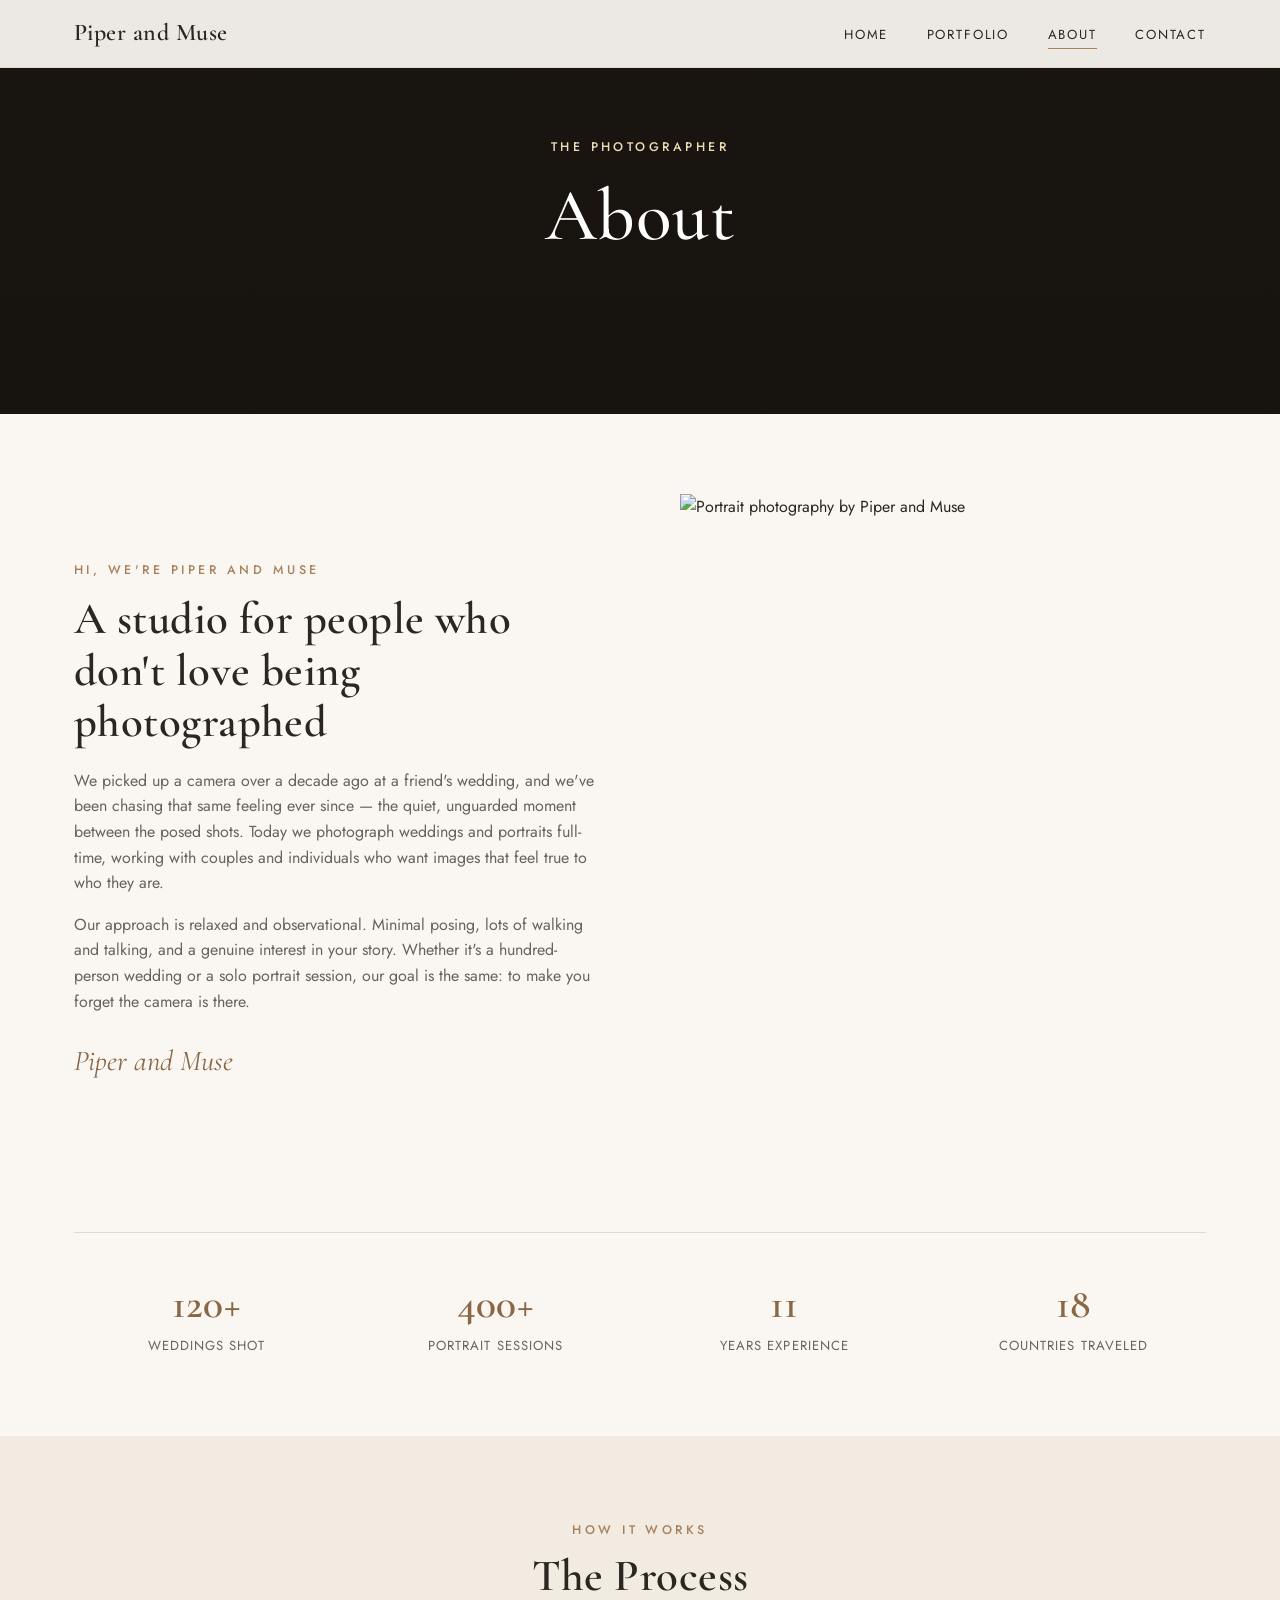
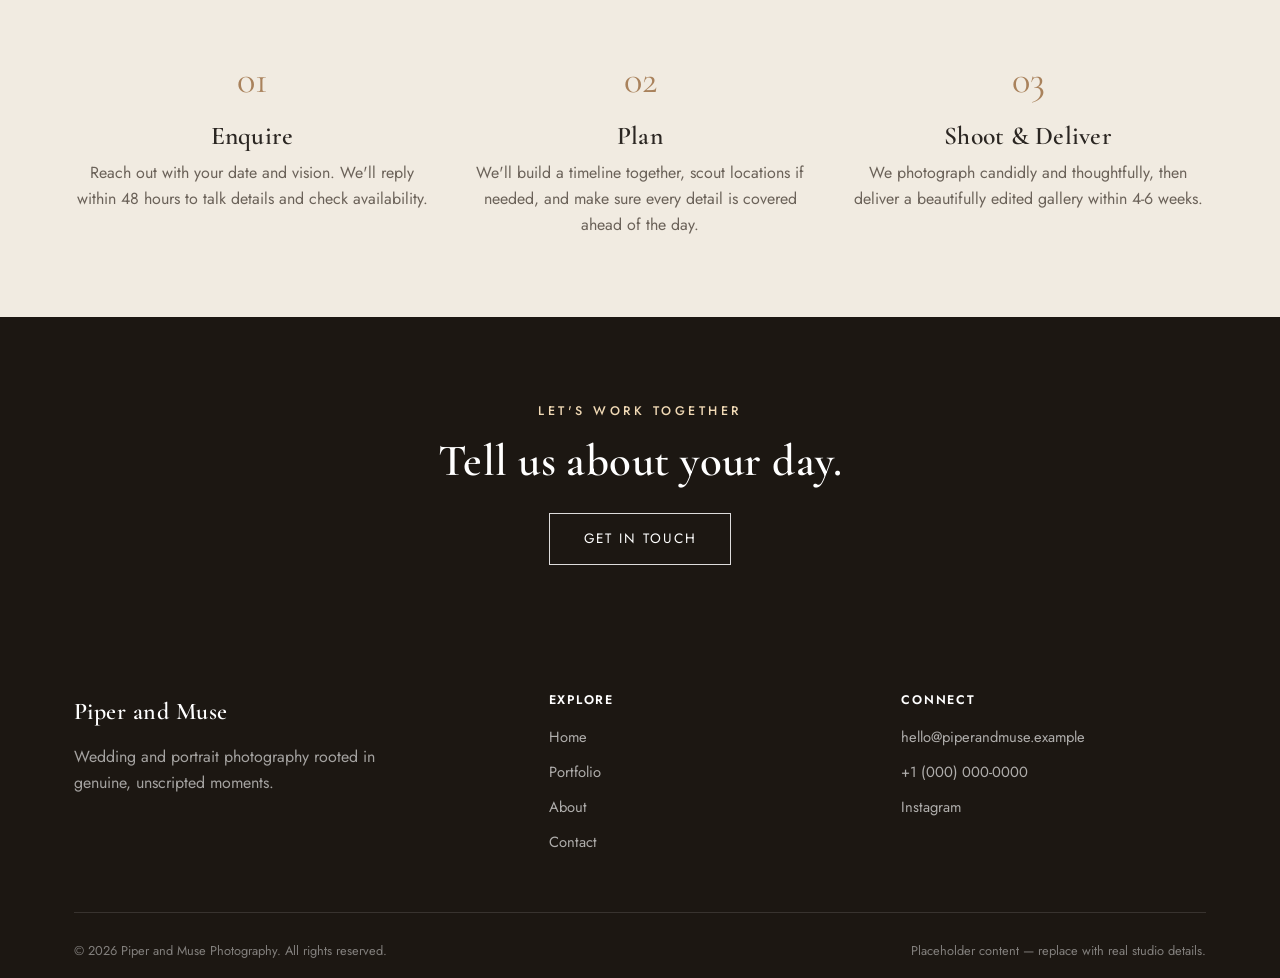
==== about.html @ 499ed0b1 "Initial commit: Piper and Muse wedding & portrait photography site Static responsive site with Home," ====
<!DOCTYPE html>
<html lang="en">
<head>
<meta charset="UTF-8">
<meta name="viewport" content="width=device-width, initial-scale=1.0">
<title>About — Piper and Muse Photography</title>
<meta name="description" content="Meet Piper and Muse, wedding and portrait photographer.">
<link rel="preconnect" href="https://fonts.googleapis.com">
<link rel="preconnect" href="https://fonts.gstatic.com" crossorigin>
<link href="https://fonts.googleapis.com/css2?family=Cormorant+Garamond:ital,wght@0,400;0,500;0,600;1,500&family=Jost:wght@300;400;500;600&display=swap" rel="stylesheet">
<link rel="stylesheet" href="css/style.css">
</head>
<body>

<header class="site-header page-header is-solid" id="siteHeader">
  <div class="container">
    <a href="index.html" class="logo">Piper and Muse</a>
    <nav>
      <ul class="nav-links" id="navLinks">
        <li><a href="index.html">Home</a></li>
        <li><a href="portfolio.html">Portfolio</a></li>
        <li><a href="about.html" class="active">About</a></li>
        <li><a href="contact.html">Contact</a></li>
      </ul>
    </nav>
    <button class="nav-toggle" id="navToggle" aria-label="Toggle navigation">
      <span></span><span></span><span></span>
    </button>
  </div>
</header>

<section class="hero hero-sm">
  <div class="hero-media" style="background-image:url('https://commons.wikimedia.org/wiki/Special:FilePath/Sunset%20at%20Alleppey%20backwaters.3.jpg?width=1800');"></div>
  <div class="hero-content">
    <span class="eyebrow">The Photographer</span>
    <h1>About</h1>
  </div>
</section>

<section class="section">
  <div class="container">
    <div class="about-hero">
      <div>
        <span class="eyebrow">Hi, we're Piper and Muse</span>
        <h2>A studio for people who don't love being photographed</h2>
        <p>We picked up a camera over a decade ago at a friend's wedding, and we've been chasing that same feeling ever since — the quiet, unguarded moment between the posed shots. Today we photograph weddings and portraits full-time, working with couples and individuals who want images that feel true to who they are.</p>
        <p>Our approach is relaxed and observational. Minimal posing, lots of walking and talking, and a genuine interest in your story. Whether it's a hundred-person wedding or a solo portrait session, our goal is the same: to make you forget the camera is there.</p>
        <div class="signature">Piper and Muse</div>
      </div>
      <img src="https://commons.wikimedia.org/wiki/Special:FilePath/MINUKKA%2C%20the%20feminine%20character%20of%20Kathakali.jpg?width=900" alt="Portrait photography by Piper and Muse">
    </div>

    <div class="stats">
      <div class="stat">
        <h3>120+</h3>
        <p>Weddings Shot</p>
      </div>
      <div class="stat">
        <h3>400+</h3>
        <p>Portrait Sessions</p>
      </div>
      <div class="stat">
        <h3>11</h3>
        <p>Years Experience</p>
      </div>
      <div class="stat">
        <h3>18</h3>
        <p>Countries Traveled</p>
      </div>
    </div>
  </div>
</section>

<section class="section section-alt">
  <div class="container">
    <div class="section-head">
      <span class="eyebrow">How It Works</span>
      <h2>The Process</h2>
    </div>
    <div class="process">
      <div class="process-step">
        <div class="num">01</div>
        <h3>Enquire</h3>
        <p>Reach out with your date and vision. We'll reply within 48 hours to talk details and check availability.</p>
      </div>
      <div class="process-step">
        <div class="num">02</div>
        <h3>Plan</h3>
        <p>We'll build a timeline together, scout locations if needed, and make sure every detail is covered ahead of the day.</p>
      </div>
      <div class="process-step">
        <div class="num">03</div>
        <h3>Shoot &amp; Deliver</h3>
        <p>We photograph candidly and thoughtfully, then deliver a beautifully edited gallery within 4-6 weeks.</p>
      </div>
    </div>
  </div>
</section>

<section class="cta-band">
  <div class="container">
    <span class="eyebrow">Let's Work Together</span>
    <h2>Tell us about your day.</h2>
    <a href="contact.html" class="btn btn-light">Get In Touch</a>
  </div>
</section>

<footer class="site-footer">
  <div class="container">
    <div class="footer-top">
      <div class="footer-brand">
        <span class="logo">Piper and Muse</span>
        <p>Wedding and portrait photography rooted in genuine, unscripted moments.</p>
      </div>
      <div class="footer-col">
        <h4>Explore</h4>
        <ul>
          <li><a href="index.html">Home</a></li>
          <li><a href="portfolio.html">Portfolio</a></li>
          <li><a href="about.html">About</a></li>
          <li><a href="contact.html">Contact</a></li>
        </ul>
      </div>
      <div class="footer-col">
        <h4>Connect</h4>
        <ul>
          <li><a href="mailto:hello@piperandmuse.example">hello@piperandmuse.example</a></li>
          <li><a href="tel:+10000000000">+1 (000) 000-0000</a></li>
          <li><a href="#">Instagram</a></li>
        </ul>
      </div>
    </div>
    <div class="footer-bottom">
      <span>&copy; 2026 Piper and Muse Photography. All rights reserved.</span>
      <span>Placeholder content — replace with real studio details.</span>
    </div>
  </div>
</footer>

<script src="js/script.js"></script>
</body>
</html>
---- css/style.css ----
/* ============================================
   Piper and Muse Photography — Stylesheet
   Placeholder studio name: swap throughout HTML
   ============================================ */

:root {
  --bg: #faf7f2;
  --bg-alt: #f1ebe1;
  --surface: #ffffff;
  --text: #2b2622;
  --text-muted: #6b6259;
  --accent: #a9825c;
  --accent-dark: #8a6845;
  --line: #e2d9cb;
  --overlay: rgba(20, 16, 12, 0.45);

  --font-display: "Cormorant Garamond", Georgia, "Times New Roman", serif;
  --font-body: "Jost", "Helvetica Neue", Arial, sans-serif;

  --maxw: 1180px;
  --space-1: 0.5rem;
  --space-2: 1rem;
  --space-3: 1.75rem;
  --space-4: 3rem;
  --space-5: 5rem;
}

/* ---------- Reset ---------- */
* { box-sizing: border-box; margin: 0; padding: 0; }

html { scroll-behavior: smooth; }

body {
  font-family: var(--font-body);
  color: var(--text);
  background: var(--bg);
  line-height: 1.6;
  -webkit-font-smoothing: antialiased;
  overflow-x: hidden;
}

img { max-width: 100%; display: block; }

a { color: inherit; text-decoration: none; }

ul { list-style: none; }

h1, h2, h3, h4 {
  font-family: var(--font-display);
  font-weight: 600;
  line-height: 1.15;
  letter-spacing: 0.01em;
}

h1 { font-size: clamp(2.6rem, 6vw, 4.6rem); font-weight: 500; }
h2 { font-size: clamp(1.9rem, 4vw, 2.8rem); }
h3 { font-size: clamp(1.3rem, 2.5vw, 1.6rem); }

p { color: var(--text-muted); }

.container {
  max-width: var(--maxw);
  margin: 0 auto;
  padding: 0 1.5rem;
}

.eyebrow {
  font-family: var(--font-body);
  font-size: 0.78rem;
  letter-spacing: 0.28em;
  text-transform: uppercase;
  color: var(--accent);
  font-weight: 500;
}

.btn {
  display: inline-block;
  padding: 0.9rem 2.1rem;
  border: 1px solid var(--text);
  color: var(--text);
  font-size: 0.85rem;
  letter-spacing: 0.14em;
  text-transform: uppercase;
  transition: background 0.25s ease, color 0.25s ease, border-color 0.25s ease;
}
.btn:hover { background: var(--text); color: var(--bg); }

.btn-light {
  border-color: rgba(255,255,255,0.85);
  color: #fff;
}
.btn-light:hover { background: #fff; color: var(--text); }

.btn-accent {
  background: var(--accent);
  border-color: var(--accent);
  color: #fff;
}
.btn-accent:hover { background: var(--accent-dark); border-color: var(--accent-dark); }

.section { padding: var(--space-5) 0; }
.section-alt { background: var(--bg-alt); }

.section-head {
  text-align: center;
  max-width: 640px;
  margin: 0 auto var(--space-4);
}
.section-head h2 { margin-top: 0.6rem; }
.section-head p { margin-top: 1rem; }

/* ---------- Site header / nav ---------- */
.site-header {
  position: fixed;
  top: 0; left: 0; right: 0;
  z-index: 100;
  padding: 1.4rem 0;
  transition: background 0.3s ease, padding 0.3s ease, box-shadow 0.3s ease;
}
.site-header .container {
  display: flex;
  align-items: center;
  justify-content: space-between;
}
.site-header.is-solid {
  background: rgba(250, 247, 242, 0.94);
  backdrop-filter: blur(6px);
  padding: 0.9rem 0;
  box-shadow: 0 1px 0 var(--line);
}

.logo {
  font-family: var(--font-display);
  font-size: 1.5rem;
  font-weight: 600;
  letter-spacing: 0.02em;
  color: #fff;
}
.site-header.is-solid .logo,
.page-header .logo { color: var(--text); }

.nav-links {
  display: flex;
  gap: 2.4rem;
  align-items: center;
}
.nav-links a {
  font-size: 0.82rem;
  letter-spacing: 0.14em;
  text-transform: uppercase;
  color: #fff;
  padding-bottom: 4px;
  border-bottom: 1px solid transparent;
  transition: border-color 0.2s ease, opacity 0.2s ease;
}
.site-header.is-solid .nav-links a,
.page-header .nav-links a { color: var(--text); }

.nav-links a:hover,
.nav-links a.active { border-color: var(--accent); color: var(--accent); }

.nav-toggle {
  display: none;
  flex-direction: column;
  gap: 5px;
  background: none;
  border: 0;
  cursor: pointer;
  padding: 0.4rem;
}
.nav-toggle span {
  width: 24px; height: 2px;
  background: #fff;
  transition: background 0.2s ease;
}
.site-header.is-solid .nav-toggle span,
.page-header .nav-toggle span { background: var(--text); }

/* Page header (non-home hero pages use a shorter, solid header look) */
.page-header { background: var(--bg); }
.page-header.is-solid { padding: 0.9rem 0; }

/* ---------- Hero ---------- */
.hero {
  position: relative;
  height: 100vh;
  min-height: 560px;
  display: flex;
  align-items: center;
  justify-content: center;
  text-align: center;
  color: #fff;
  background: #1c1712;
}
.hero-media {
  position: absolute;
  inset: 0;
  background-size: cover;
  background-position: center;
}
.hero-media::after {
  content: "";
  position: absolute;
  inset: 0;
  background: linear-gradient(180deg, rgba(20,16,12,0.35) 0%, rgba(20,16,12,0.55) 100%);
}
.hero-content { position: relative; z-index: 2; padding: 0 1.5rem; max-width: 780px; }
.hero-content .eyebrow { color: #f0d9b5; }
.hero-content h1 { color: #fff; margin: 1rem 0 1.4rem; }
.hero-content p { color: rgba(255,255,255,0.85); font-size: 1.1rem; max-width: 520px; margin: 0 auto 2.2rem; }
.hero-actions { display: flex; gap: 1rem; justify-content: center; flex-wrap: wrap; }

/* Smaller hero used on inner pages */
.hero-sm { height: 46vh; min-height: 320px; }

.scroll-cue {
  position: absolute;
  bottom: 2rem; left: 50%;
  transform: translateX(-50%);
  z-index: 2;
  color: rgba(255,255,255,0.75);
  font-size: 0.75rem;
  letter-spacing: 0.2em;
  text-transform: uppercase;
  display: flex; flex-direction: column; align-items: center; gap: 0.5rem;
}
.scroll-cue::after {
  content: "";
  width: 1px; height: 34px;
  background: rgba(255,255,255,0.6);
  animation: scrollcue 1.8s infinite ease-in-out;
}
@keyframes scrollcue { 0%{transform: scaleY(0.2); opacity:.4;} 50%{transform: scaleY(1); opacity:1;} 100%{transform: scaleY(0.2); opacity:.4;} }

/* ---------- Intro / specialties ---------- */
.intro-text {
  max-width: 700px;
  margin: 0 auto;
  text-align: center;
}
.intro-text h2 { margin: 0.8rem 0 1.4rem; }
.intro-text p { font-size: 1.08rem; }

.specialties {
  display: grid;
  grid-template-columns: repeat(2, 1fr);
  gap: 1.75rem;
  margin-top: var(--space-4);
}
.specialty-card {
  position: relative;
  overflow: hidden;
  aspect-ratio: 4 / 5;
  color: #fff;
}
.specialty-card img {
  width: 100%; height: 100%; object-fit: cover;
  transition: transform 0.6s ease;
}
.specialty-card:hover img { transform: scale(1.06); }
.specialty-card .overlay {
  position: absolute; inset: 0;
  background: linear-gradient(180deg, rgba(0,0,0,0.05) 40%, rgba(0,0,0,0.65) 100%);
  display: flex; flex-direction: column; justify-content: flex-end;
  padding: 1.75rem;
}
.specialty-card .overlay .eyebrow { color: #f0d9b5; }
.specialty-card .overlay h3 { color: #fff; margin: 0.4rem 0 0.6rem; }
.specialty-card .overlay a { font-size: 0.8rem; letter-spacing: 0.12em; text-transform: uppercase; border-bottom: 1px solid rgba(255,255,255,0.6); padding-bottom: 2px; align-self: flex-start; }

/* ---------- Featured strip ---------- */
.strip {
  display: grid;
  grid-template-columns: repeat(4, 1fr);
  gap: 1rem;
}
.strip a { display: block; overflow: hidden; aspect-ratio: 3/4; }
.strip img { width: 100%; height: 100%; object-fit: cover; transition: transform 0.5s ease; }
.strip a:hover img { transform: scale(1.05); }

/* ---------- Testimonial ---------- */
.testimonial {
  text-align: center;
  max-width: 720px;
  margin: 0 auto;
}
.testimonial blockquote {
  font-family: var(--font-display);
  font-size: clamp(1.4rem, 3vw, 2rem);
  font-style: italic;
  color: var(--text);
  line-height: 1.5;
}
.testimonial cite {
  display: block;
  margin-top: 1.5rem;
  font-style: normal;
  font-size: 0.85rem;
  letter-spacing: 0.14em;
  text-transform: uppercase;
  color: var(--text-muted);
}

/* ---------- CTA band ---------- */
.cta-band {
  background: #1c1712;
  color: #fff;
  text-align: center;
  padding: var(--space-5) 0;
}
.cta-band .eyebrow { color: #f0d9b5; }
.cta-band h2 { color: #fff; margin: 0.8rem 0 1.6rem; }

/* ---------- Portfolio filters + grid ---------- */
.filters {
  display: flex;
  justify-content: center;
  gap: 0.75rem;
  flex-wrap: wrap;
  margin-bottom: var(--space-4);
}
.filter-btn {
  padding: 0.6rem 1.4rem;
  border: 1px solid var(--line);
  background: transparent;
  font-family: var(--font-body);
  font-size: 0.78rem;
  letter-spacing: 0.12em;
  text-transform: uppercase;
  color: var(--text-muted);
  cursor: pointer;
  transition: all 0.2s ease;
}
.filter-btn:hover { border-color: var(--accent); color: var(--accent); }
.filter-btn.active { background: var(--text); border-color: var(--text); color: #fff; }

.gallery-grid {
  display: grid;
  grid-template-columns: repeat(3, 1fr);
  gap: 1.25rem;
}
.gallery-item {
  position: relative;
  overflow: hidden;
  cursor: pointer;
  background: var(--bg-alt);
}
.gallery-item.tall { aspect-ratio: 3/4; }
.gallery-item.wide { aspect-ratio: 4/3; grid-column: span 2; }
.gallery-item img {
  width: 100%; height: 100%; object-fit: cover;
  transition: transform 0.6s ease;
}
.gallery-item:hover img { transform: scale(1.07); }
.gallery-item .gi-label {
  position: absolute; inset: auto 0 0 0;
  padding: 1rem 1.1rem;
  background: linear-gradient(180deg, rgba(0,0,0,0) 0%, rgba(0,0,0,0.55) 100%);
  color: #fff;
  font-size: 0.78rem;
  letter-spacing: 0.1em;
  text-transform: uppercase;
  opacity: 0;
  transition: opacity 0.3s ease;
}
.gallery-item:hover .gi-label { opacity: 1; }

.gallery-item[hidden] { display: none; }

/* ---------- Lightbox ---------- */
.lightbox {
  position: fixed; inset: 0;
  background: rgba(15, 12, 9, 0.94);
  display: none;
  align-items: center;
  justify-content: center;
  z-index: 1000;
  padding: 2rem;
}
.lightbox.is-open { display: flex; }
.lightbox img {
  max-width: 90vw; max-height: 84vh;
  object-fit: contain;
}
.lightbox-close, .lightbox-prev, .lightbox-next {
  position: absolute;
  background: none;
  border: 0;
  color: #fff;
  cursor: pointer;
  font-family: var(--font-body);
}
.lightbox-close {
  top: 1.5rem; right: 2rem;
  font-size: 2rem;
  line-height: 1;
}
.lightbox-prev, .lightbox-next {
  top: 50%; transform: translateY(-50%);
  font-size: 2.4rem;
  padding: 0.5rem 1rem;
}
.lightbox-prev { left: 0.5rem; }
.lightbox-next { right: 0.5rem; }
.lightbox-caption {
  position: absolute; bottom: 1.5rem; left: 0; right: 0;
  text-align: center;
  color: rgba(255,255,255,0.75);
  font-size: 0.8rem;
  letter-spacing: 0.1em;
  text-transform: uppercase;
}

/* ---------- About page ---------- */
.about-hero {
  display: grid;
  grid-template-columns: 1fr 1fr;
  gap: var(--space-5);
  align-items: center;
}
.about-hero img { width: 100%; aspect-ratio: 4/5; object-fit: cover; }
.about-hero .eyebrow { display: block; margin-bottom: 0.8rem; }
.about-hero h2 { margin-bottom: 1.2rem; }
.about-hero p + p { margin-top: 1rem; }
.signature {
  font-family: var(--font-display);
  font-style: italic;
  font-size: 1.8rem;
  margin-top: 1.5rem;
  color: var(--accent-dark);
}

.stats {
  display: grid;
  grid-template-columns: repeat(4, 1fr);
  gap: 1.5rem;
  text-align: center;
  margin-top: var(--space-5);
  padding-top: var(--space-4);
  border-top: 1px solid var(--line);
}
.stat h3 { font-size: clamp(2rem, 4vw, 2.6rem); color: var(--accent-dark); }
.stat p { margin-top: 0.4rem; font-size: 0.82rem; letter-spacing: 0.08em; text-transform: uppercase; }

.process {
  display: grid;
  grid-template-columns: repeat(3, 1fr);
  gap: 2rem;
  margin-top: var(--space-4);
}
.process-step { text-align: center; }
.process-step .num {
  font-family: var(--font-display);
  font-size: 2.4rem;
  color: var(--accent);
  margin-bottom: 0.6rem;
}
.process-step h3 { margin-bottom: 0.6rem; }

/* ---------- Contact page ---------- */
.contact-wrap {
  display: grid;
  grid-template-columns: 1fr 1fr;
  gap: var(--space-5);
}
.contact-info h2 { margin-bottom: 1rem; }
.contact-info p { margin-bottom: 1.5rem; }
.contact-detail { margin-bottom: 1.6rem; }
.contact-detail .eyebrow { display: block; margin-bottom: 0.4rem; }
.contact-detail a, .contact-detail span { font-size: 1.05rem; }
.social-links { display: flex; gap: 1.2rem; margin-top: 2rem; }
.social-links a {
  font-size: 0.8rem; letter-spacing: 0.1em; text-transform: uppercase;
  border-bottom: 1px solid var(--line); padding-bottom: 3px;
}
.social-links a:hover { border-color: var(--accent); color: var(--accent); }

.form-group { margin-bottom: 1.4rem; }
.form-group label {
  display: block;
  font-size: 0.78rem;
  letter-spacing: 0.1em;
  text-transform: uppercase;
  color: var(--text-muted);
  margin-bottom: 0.5rem;
}
.form-row { display: grid; grid-template-columns: 1fr 1fr; gap: 1.2rem; }
.form-group input,
.form-group select,
.form-group textarea {
  width: 100%;
  padding: 0.85rem 1rem;
  font-family: var(--font-body);
  font-size: 0.95rem;
  color: var(--text);
  background: var(--surface);
  border: 1px solid var(--line);
  outline: none;
  transition: border-color 0.2s ease;
}
.form-group input:focus,
.form-group select:focus,
.form-group textarea:focus { border-color: var(--accent); }
.form-group textarea { resize: vertical; min-height: 130px; }

.form-note { font-size: 0.82rem; color: var(--text-muted); margin-top: 1rem; }
.form-status { margin-top: 1rem; font-size: 0.88rem; }
.form-status.success { color: #4a7a52; }
.form-status.error { color: #b04a3d; }

/* ---------- Footer ---------- */
.site-footer {
  background: #1c1712;
  color: rgba(255,255,255,0.7);
  padding: var(--space-4) 0 var(--space-2);
}
.footer-top {
  display: grid;
  grid-template-columns: 1.4fr 1fr 1fr;
  gap: var(--space-4);
  padding-bottom: var(--space-4);
  border-bottom: 1px solid rgba(255,255,255,0.12);
}
.footer-brand .logo { color: #fff; margin-bottom: 0.8rem; display: inline-block; }
.footer-brand p { color: rgba(255,255,255,0.6); max-width: 320px; }
.footer-col h4 {
  font-family: var(--font-body);
  font-size: 0.78rem;
  letter-spacing: 0.14em;
  text-transform: uppercase;
  color: #fff;
  margin-bottom: 1rem;
}
.footer-col ul li { margin-bottom: 0.6rem; }
.footer-col a { color: rgba(255,255,255,0.65); font-size: 0.92rem; }
.footer-col a:hover { color: var(--accent); }
.footer-bottom {
  display: flex;
  justify-content: space-between;
  align-items: center;
  padding-top: var(--space-3);
  font-size: 0.8rem;
  color: rgba(255,255,255,0.45);
  flex-wrap: wrap;
  gap: 0.6rem;
}

/* ============ Responsive ============ */
@media (max-width: 900px) {
  .nav-links {
    position: fixed;
    top: 0; right: 0;
    height: 100vh;
    width: min(78vw, 320px);
    background: var(--bg);
    flex-direction: column;
    justify-content: center;
    align-items: flex-start;
    gap: 1.8rem;
    padding: 2rem 2.5rem;
    transform: translateX(100%);
    transition: transform 0.3s ease;
    box-shadow: -6px 0 24px rgba(0,0,0,0.12);
  }
  .nav-links.is-open { transform: translateX(0); }
  .nav-links a { color: var(--text) !important; font-size: 0.95rem; }
  .nav-toggle { display: flex; }
  .nav-toggle span { background: #fff; }
  .site-header.is-solid .nav-toggle span,
  .page-header .nav-toggle span { background: var(--text); }
  .nav-toggle.is-active span { background: var(--text); }

  .specialties { grid-template-columns: 1fr; }
  .strip { grid-template-columns: repeat(2, 1fr); }
  .about-hero { grid-template-columns: 1fr; }
  .about-hero img { order: -1; aspect-ratio: 16/10; }
  .stats { grid-template-columns: repeat(2, 1fr); row-gap: 2rem; }
  .process { grid-template-columns: 1fr; gap: 2.5rem; }
  .contact-wrap { grid-template-columns: 1fr; gap: var(--space-4); }
  .footer-top { grid-template-columns: 1fr; gap: 2rem; }
  .gallery-grid { grid-template-columns: repeat(2, 1fr); }
  .gallery-item.wide { grid-column: span 2; }
}

@media (max-width: 560px) {
  .section { padding: var(--space-4) 0; }
  .strip { grid-template-columns: repeat(2, 1fr); }
  .gallery-grid { grid-template-columns: 1fr; }
  .gallery-item.wide { grid-column: span 1; }
  .form-row { grid-template-columns: 1fr; }
  .footer-bottom { flex-direction: column; align-items: flex-start; }
  .hero-actions { flex-direction: column; width: 100%; }
  .hero-actions .btn { width: 100%; text-align: center; }
}
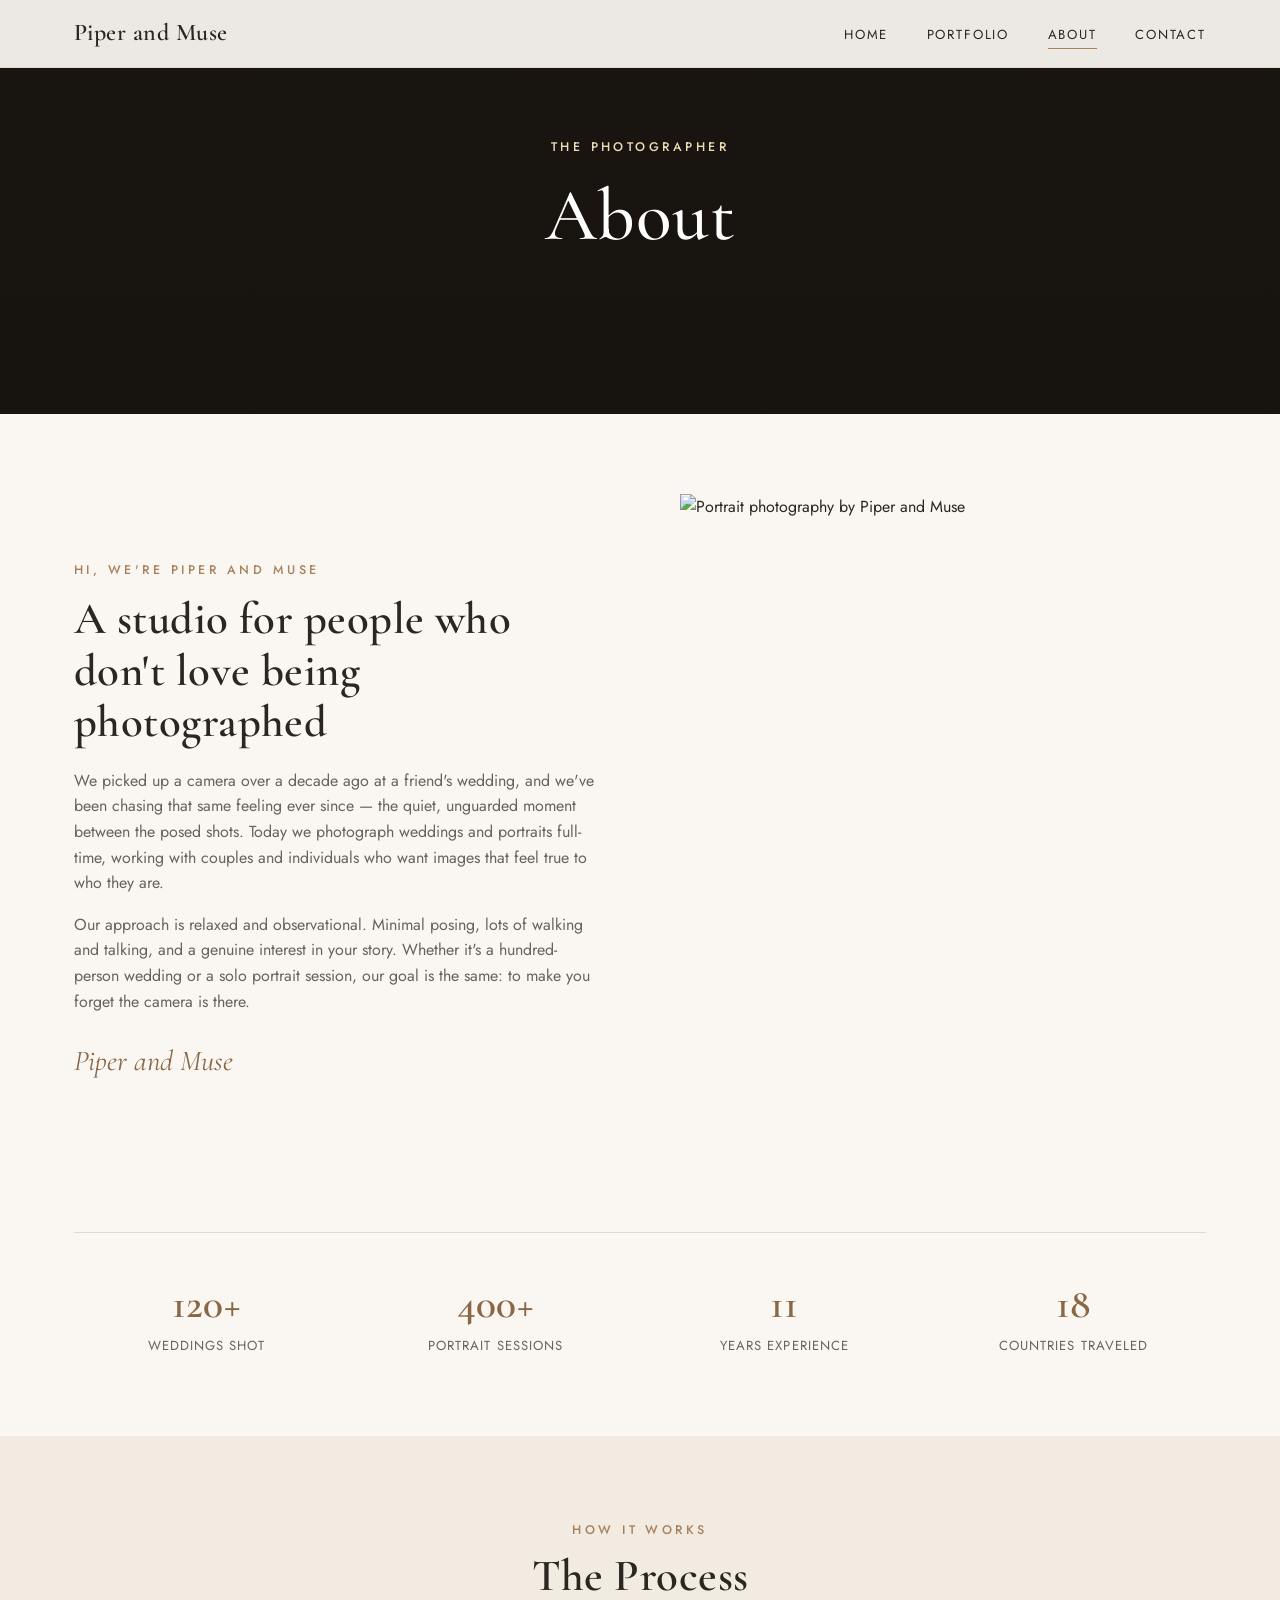
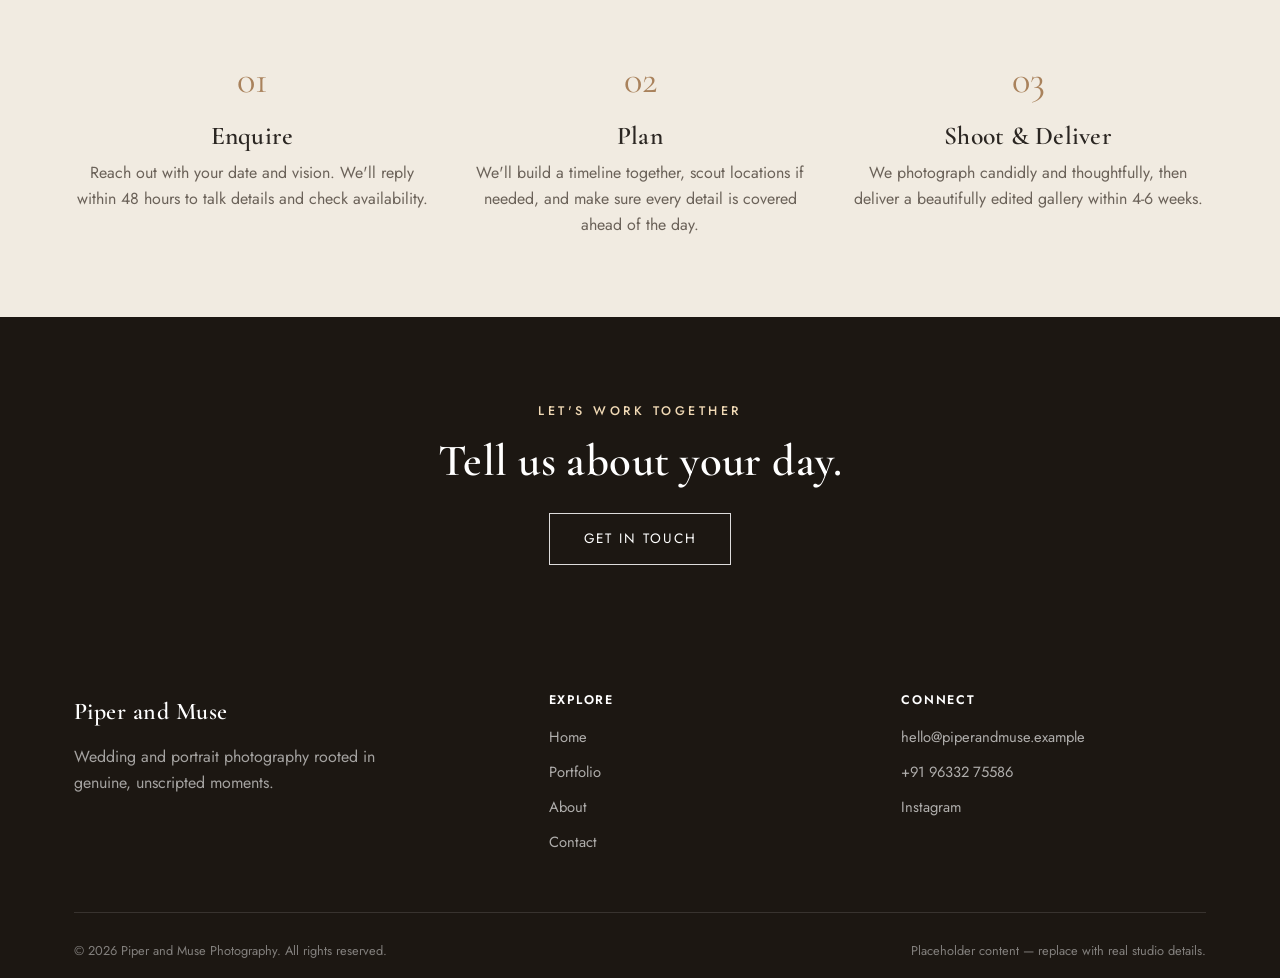
==== commit 63afe3ee: "Wire up contact form to FormSubmit.co and add real phone number Contact form now posts to FormSubmit" ====
--- a/about.html
+++ b/about.html
@@ -125,7 +125,7 @@
         <h4>Connect</h4>
         <ul>
           <li><a href="mailto:hello@piperandmuse.example">hello@piperandmuse.example</a></li>
-          <li><a href="tel:+10000000000">+1 (000) 000-0000</a></li>
+          <li><a href="tel:+919633275586">+91 96332 75586</a></li>
           <li><a href="#">Instagram</a></li>
         </ul>
       </div>
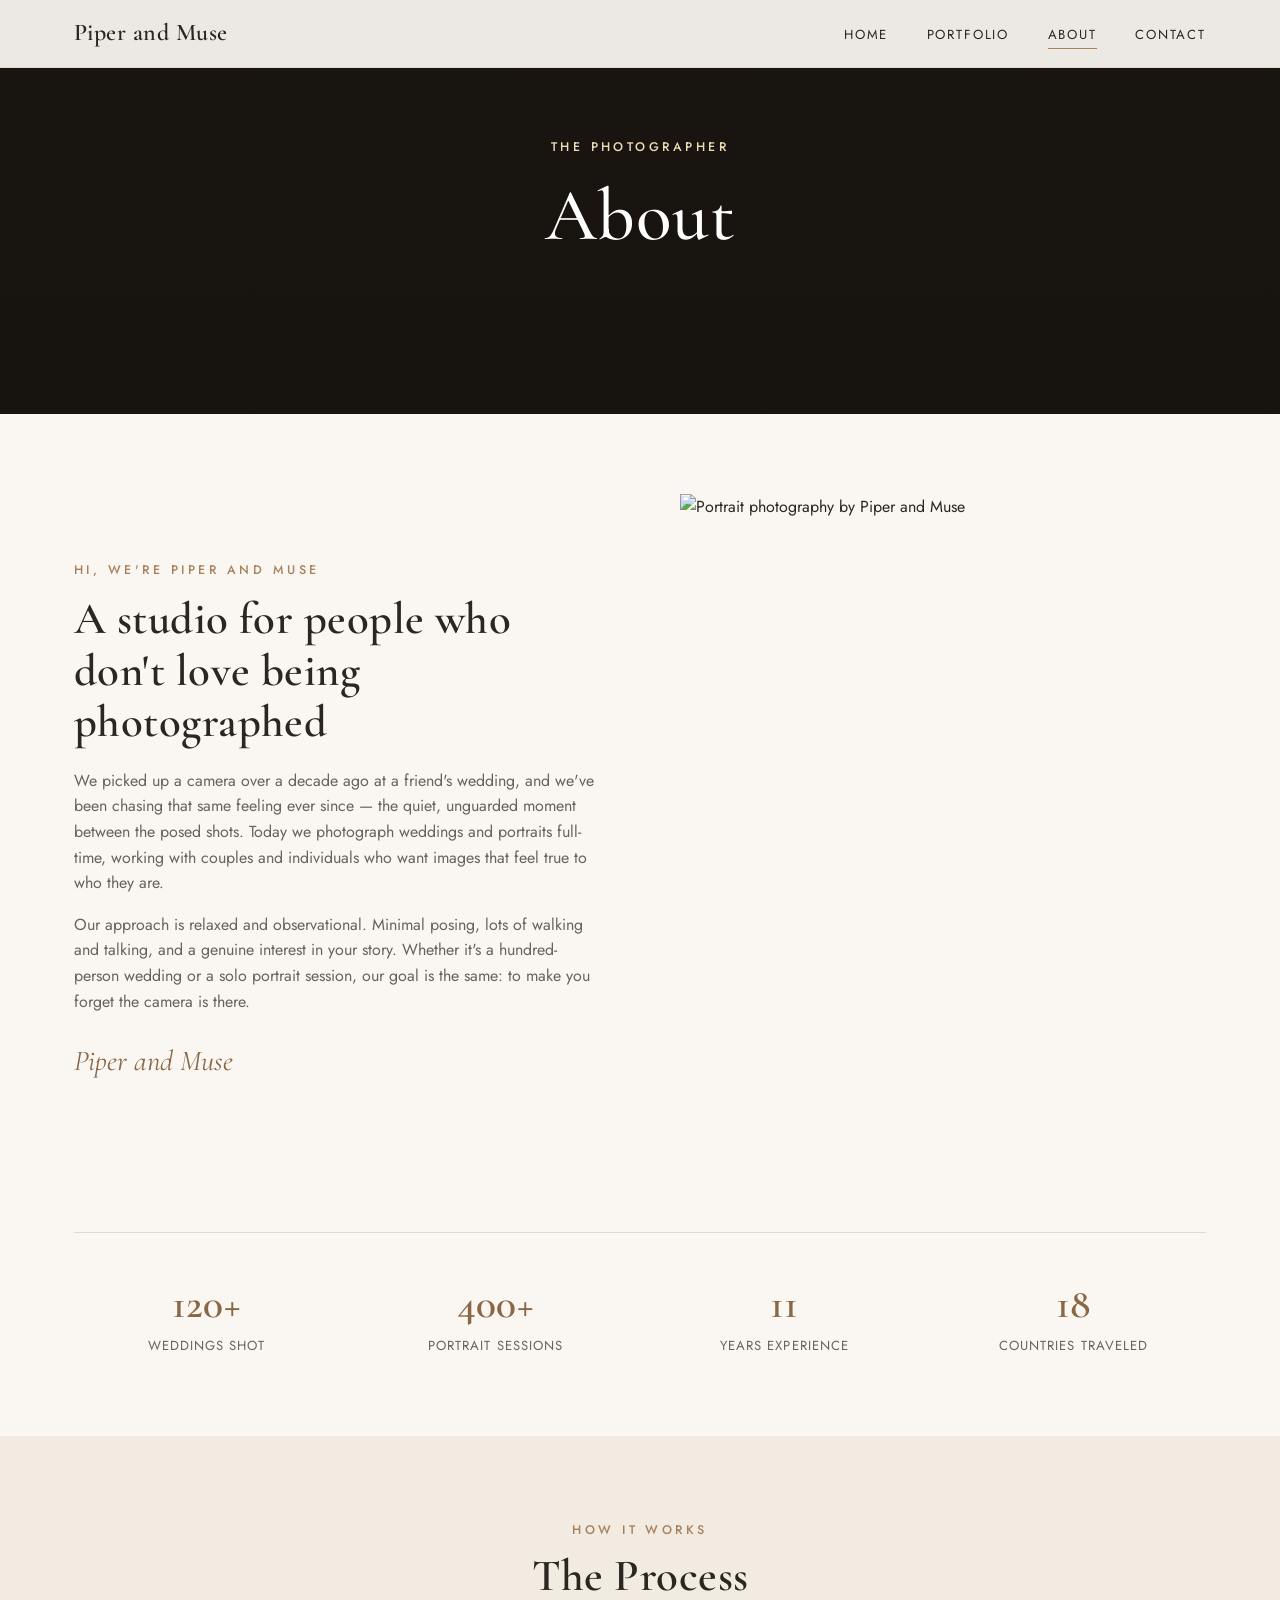
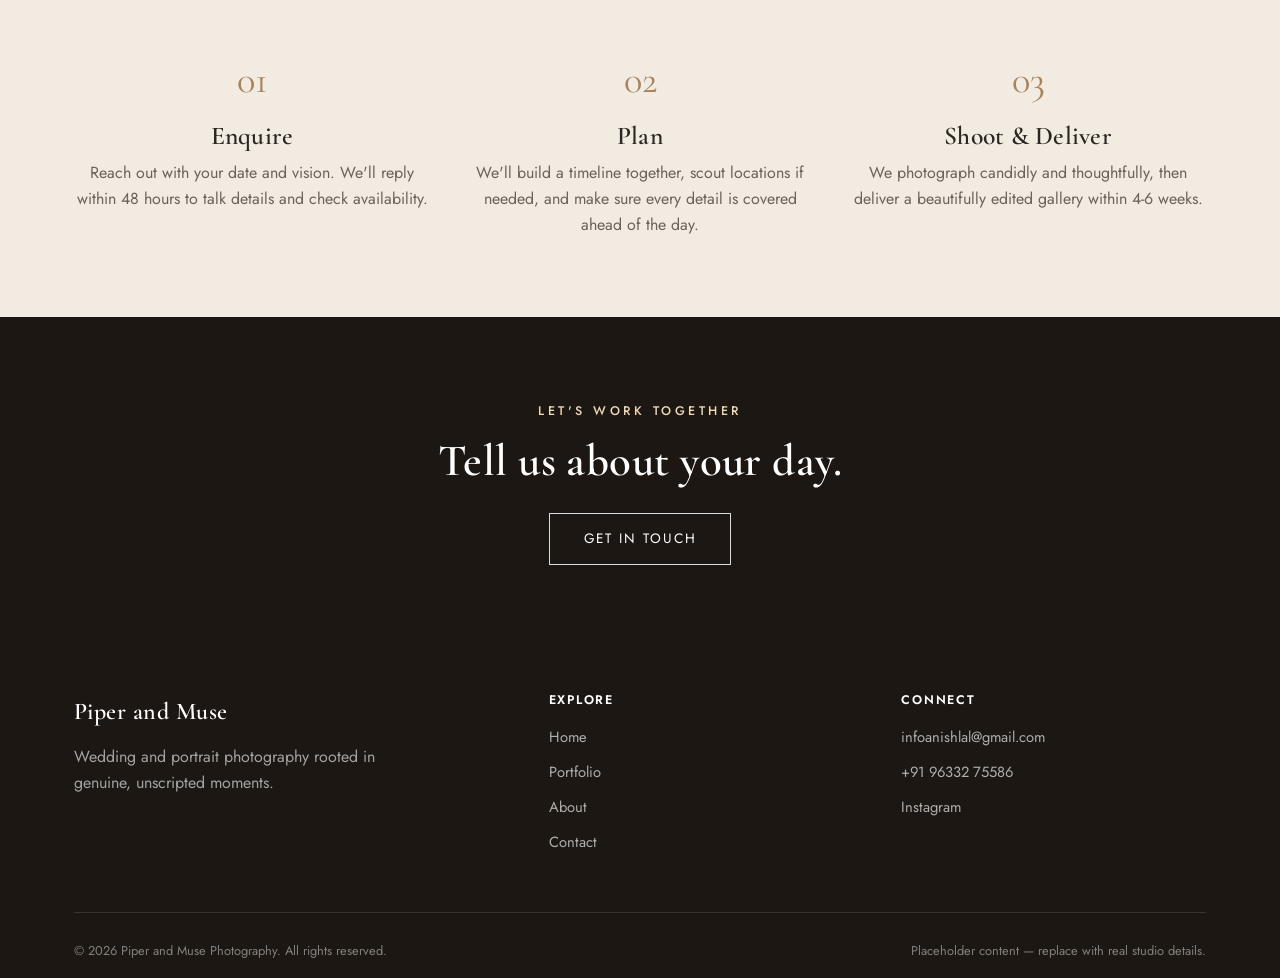
==== commit 8ce998ca: "Replace placeholder contact email with infoanishlal@gmail.com" ====
--- a/about.html
+++ b/about.html
@@ -124,7 +124,7 @@
       <div class="footer-col">
         <h4>Connect</h4>
         <ul>
-          <li><a href="mailto:hello@piperandmuse.example">hello@piperandmuse.example</a></li>
+          <li><a href="mailto:infoanishlal@gmail.com">infoanishlal@gmail.com</a></li>
           <li><a href="tel:+919633275586">+91 96332 75586</a></li>
           <li><a href="#">Instagram</a></li>
         </ul>
